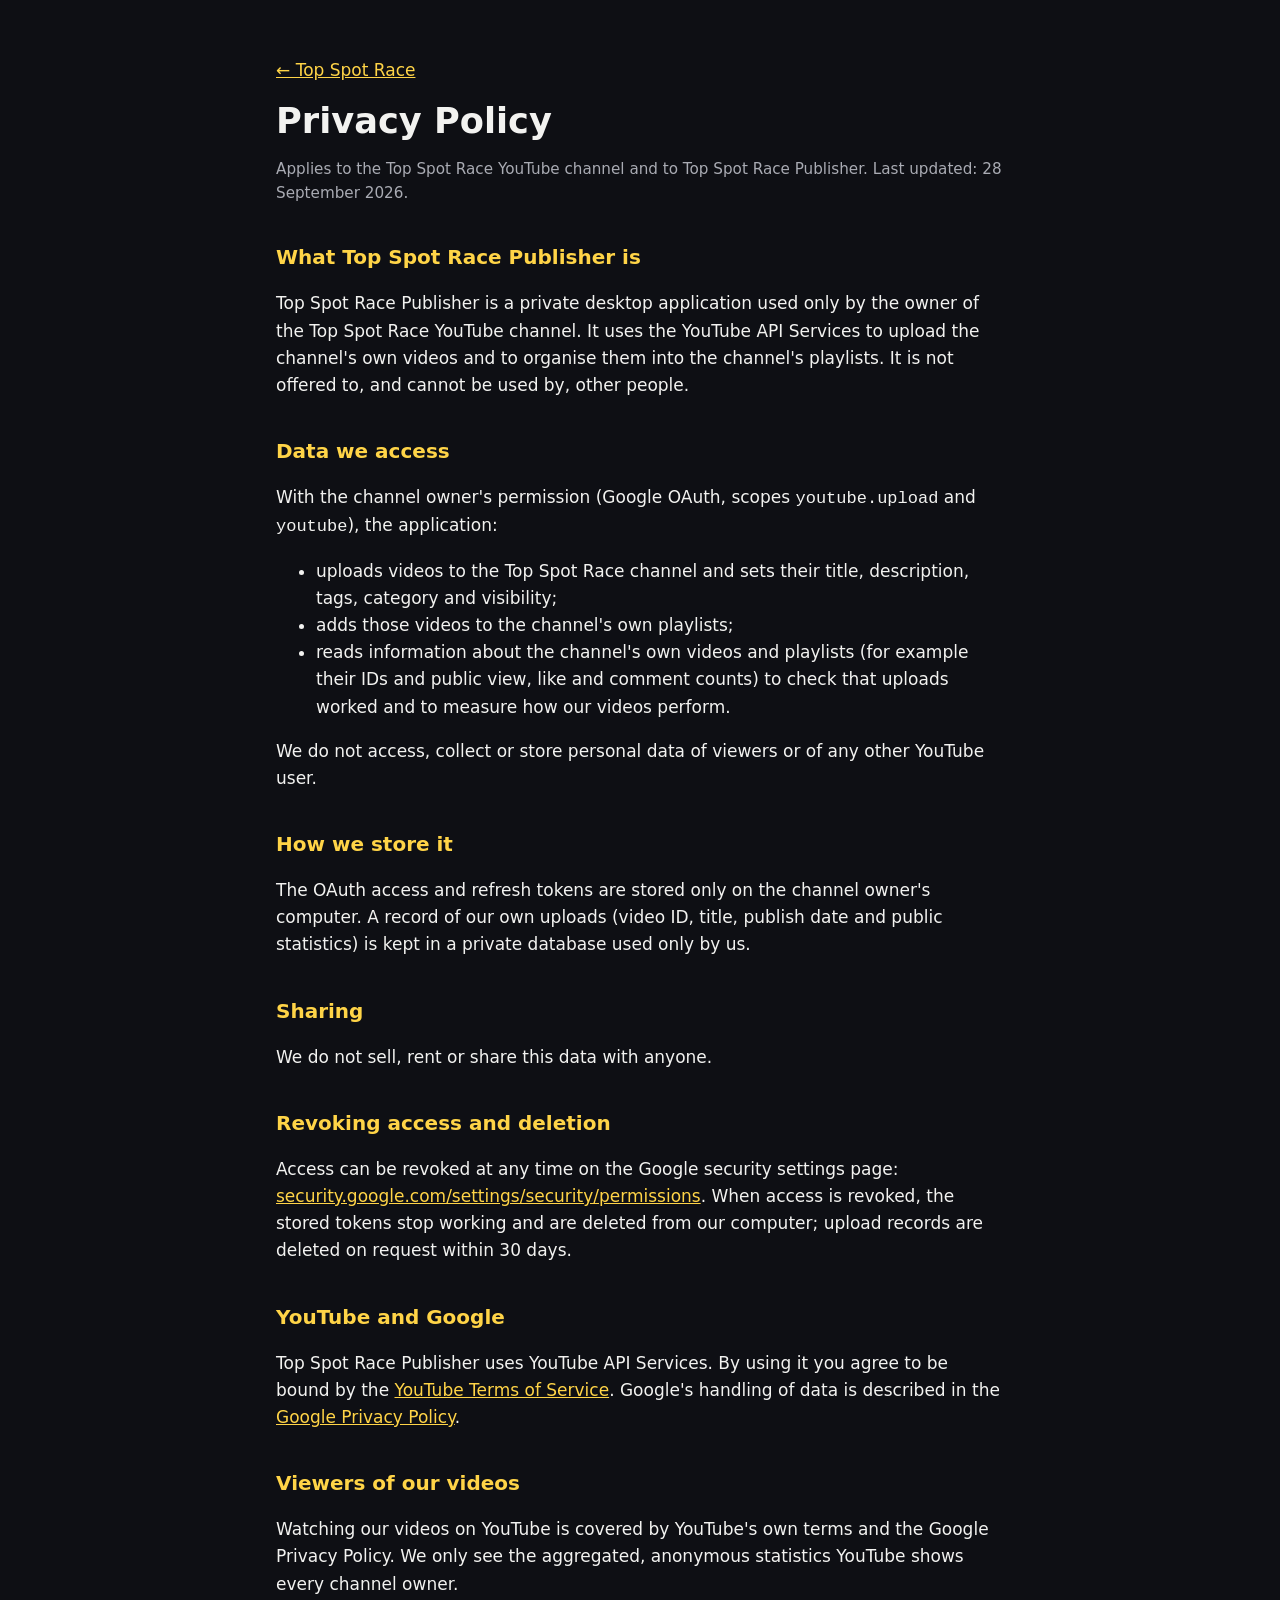
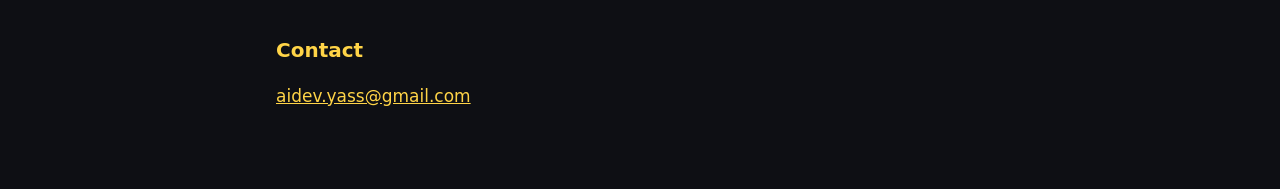
==== privacy.html @ f5dd8712 "Top Spot Race site: home, privacy policy, terms of service Co-Authored-By: Claude Opus 5.5 <noreply@" ====
<!doctype html>
<html lang="en"><head><meta charset="utf-8"><meta name="viewport" content="width=device-width,initial-scale=1">
<title>Privacy Policy · Top Spot Race</title><link rel="stylesheet" href="style.css"></head>
<body><main>
<p><a href="index.html">← Top Spot Race</a></p>
<h1>Privacy Policy</h1>
<p class="muted">Applies to the Top Spot Race YouTube channel and to Top Spot Race Publisher. Last updated: 28 September 2026.</p>

<h2>What Top Spot Race Publisher is</h2>
<p>Top Spot Race Publisher is a private desktop application used only by the owner of the Top Spot Race YouTube channel. It uses the YouTube API Services to upload the channel's own videos and to organise them into the channel's playlists. It is not offered to, and cannot be used by, other people.</p>

<h2>Data we access</h2>
<p>With the channel owner's permission (Google OAuth, scopes <code>youtube.upload</code> and <code>youtube</code>), the application:</p>
<ul>
<li>uploads videos to the Top Spot Race channel and sets their title, description, tags, category and visibility;</li>
<li>adds those videos to the channel's own playlists;</li>
<li>reads information about the channel's own videos and playlists (for example their IDs and public view, like and comment counts) to check that uploads worked and to measure how our videos perform.</li>
</ul>
<p>We do not access, collect or store personal data of viewers or of any other YouTube user.</p>

<h2>How we store it</h2>
<p>The OAuth access and refresh tokens are stored only on the channel owner's computer. A record of our own uploads (video ID, title, publish date and public statistics) is kept in a private database used only by us.</p>

<h2>Sharing</h2>
<p>We do not sell, rent or share this data with anyone.</p>

<h2>Revoking access and deletion</h2>
<p>Access can be revoked at any time on the Google security settings page: <a href="https://security.google.com/settings/security/permissions">security.google.com/settings/security/permissions</a>. When access is revoked, the stored tokens stop working and are deleted from our computer; upload records are deleted on request within 30 days.</p>

<h2>YouTube and Google</h2>
<p>Top Spot Race Publisher uses YouTube API Services. By using it you agree to be bound by the <a href="https://www.youtube.com/t/terms">YouTube Terms of Service</a>. Google's handling of data is described in the <a href="https://policies.google.com/privacy">Google Privacy Policy</a>.</p>

<h2>Viewers of our videos</h2>
<p>Watching our videos on YouTube is covered by YouTube's own terms and the Google Privacy Policy. We only see the aggregated, anonymous statistics YouTube shows every channel owner.</p>

<h2>Contact</h2>
<p><a href="mailto:aidev.yass@gmail.com">aidev.yass@gmail.com</a></p>
</main></body></html>
---- style.css ----
:root{--bg:#0E0F14;--card:#181A22;--text:#F2F2F0;--muted:#A9ABB3;--gold:#FFD447;--coral:#E8285A;--blue:#2E86C1}
*{box-sizing:border-box}body{margin:0;background:var(--bg);color:var(--text);font:17px/1.6 system-ui,-apple-system,"Segoe UI",Roboto,sans-serif}
main{max-width:760px;margin:0 auto;padding:40px 16px 64px}h1{font-size:2.2rem;line-height:1.15;margin:.2em 0 .4em}h2{font-size:1.25rem;margin:1.8em 0 .4em;color:var(--gold)}
a{color:var(--gold)}p,li{color:var(--text)}.muted{color:var(--muted);font-size:.95rem}.bars{display:flex;gap:6px;align-items:flex-end;height:44px;margin-bottom:8px}
.bars span{width:14px;border-radius:4px}.bars span:nth-child(1){height:45%;background:var(--coral)}.bars span:nth-child(2){height:70%;background:var(--blue)}.bars span:nth-child(3){height:100%;background:var(--gold)}
nav{display:flex;gap:18px;flex-wrap:wrap;margin:24px 0}.card{background:var(--card);border-radius:12px;padding:18px 20px;margin:16px 0}
footer{margin-top:48px;border-top:1px solid #2a2c35;padding-top:16px}
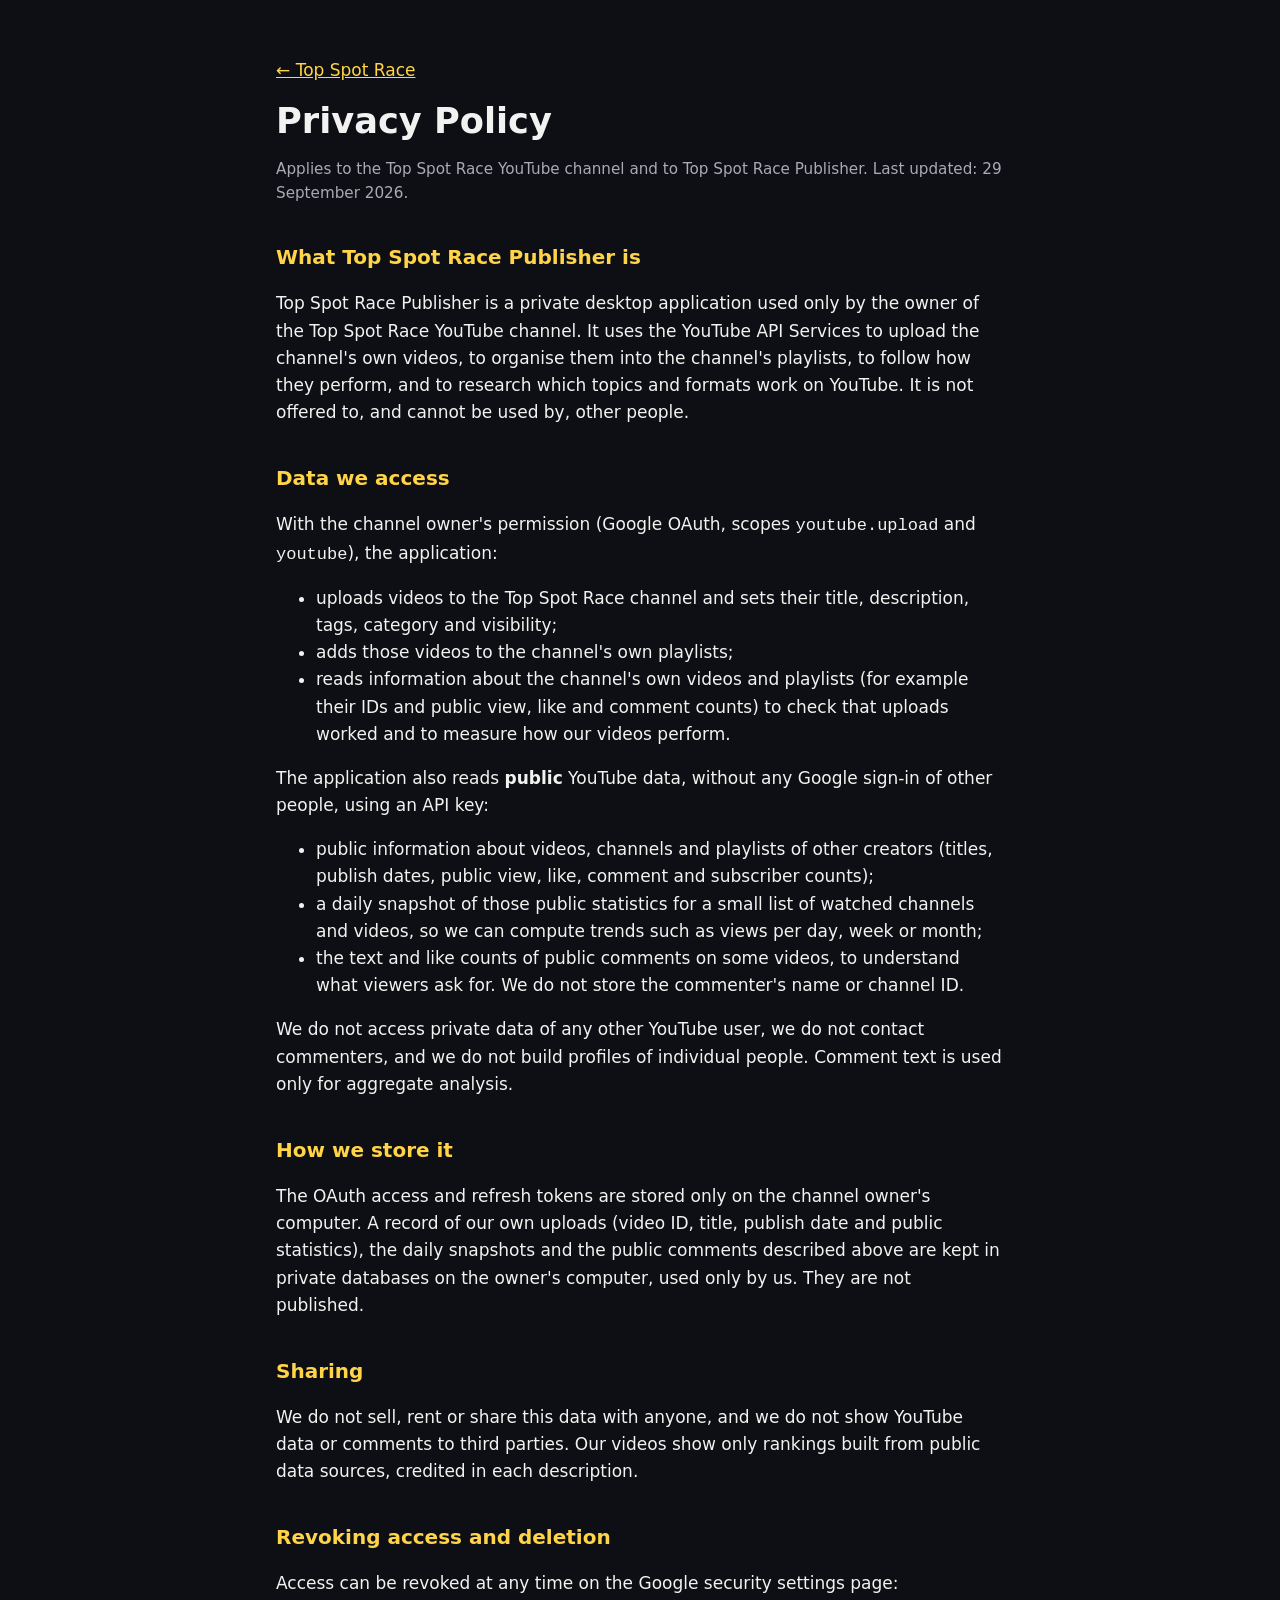
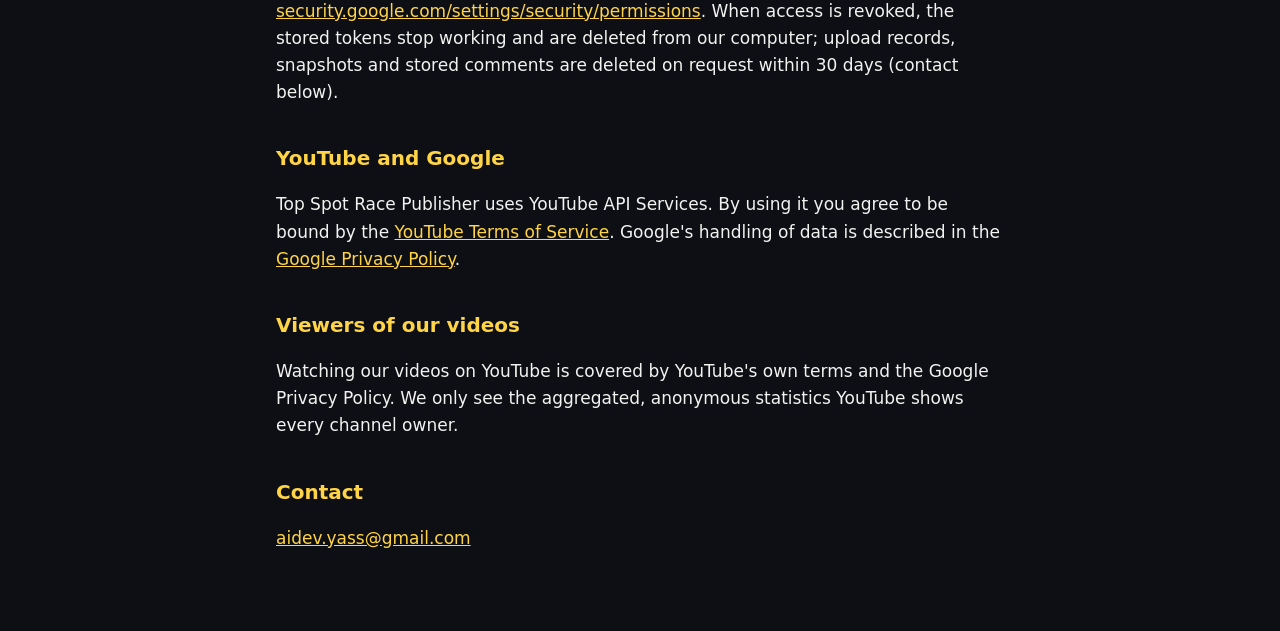
==== commit b4b2a1b7: "docs: privacy policy and terms cover research and performance tracking Describes the public data rea" ====
--- a/privacy.html
+++ b/privacy.html
@@ -4,10 +4,10 @@
 <body><main>
 <p><a href="index.html">← Top Spot Race</a></p>
 <h1>Privacy Policy</h1>
-<p class="muted">Applies to the Top Spot Race YouTube channel and to Top Spot Race Publisher. Last updated: 28 September 2026.</p>
+<p class="muted">Applies to the Top Spot Race YouTube channel and to Top Spot Race Publisher. Last updated: 29 September 2026.</p>
 
 <h2>What Top Spot Race Publisher is</h2>
-<p>Top Spot Race Publisher is a private desktop application used only by the owner of the Top Spot Race YouTube channel. It uses the YouTube API Services to upload the channel's own videos and to organise them into the channel's playlists. It is not offered to, and cannot be used by, other people.</p>
+<p>Top Spot Race Publisher is a private desktop application used only by the owner of the Top Spot Race YouTube channel. It uses the YouTube API Services to upload the channel's own videos, to organise them into the channel's playlists, to follow how they perform, and to research which topics and formats work on YouTube. It is not offered to, and cannot be used by, other people.</p>
 
 <h2>Data we access</h2>
 <p>With the channel owner's permission (Google OAuth, scopes <code>youtube.upload</code> and <code>youtube</code>), the application:</p>
@@ -16,16 +16,22 @@
 <li>adds those videos to the channel's own playlists;</li>
 <li>reads information about the channel's own videos and playlists (for example their IDs and public view, like and comment counts) to check that uploads worked and to measure how our videos perform.</li>
 </ul>
-<p>We do not access, collect or store personal data of viewers or of any other YouTube user.</p>
+<p>The application also reads <strong>public</strong> YouTube data, without any Google sign-in of other people, using an API key:</p>
+<ul>
+<li>public information about videos, channels and playlists of other creators (titles, publish dates, public view, like, comment and subscriber counts);</li>
+<li>a daily snapshot of those public statistics for a small list of watched channels and videos, so we can compute trends such as views per day, week or month;</li>
+<li>the text and like counts of public comments on some videos, to understand what viewers ask for. We do not store the commenter's name or channel ID.</li>
+</ul>
+<p>We do not access private data of any other YouTube user, we do not contact commenters, and we do not build profiles of individual people. Comment text is used only for aggregate analysis.</p>
 
 <h2>How we store it</h2>
-<p>The OAuth access and refresh tokens are stored only on the channel owner's computer. A record of our own uploads (video ID, title, publish date and public statistics) is kept in a private database used only by us.</p>
+<p>The OAuth access and refresh tokens are stored only on the channel owner's computer. A record of our own uploads (video ID, title, publish date and public statistics), the daily snapshots and the public comments described above are kept in private databases on the owner's computer, used only by us. They are not published.</p>
 
 <h2>Sharing</h2>
-<p>We do not sell, rent or share this data with anyone.</p>
+<p>We do not sell, rent or share this data with anyone, and we do not show YouTube data or comments to third parties. Our videos show only rankings built from public data sources, credited in each description.</p>
 
 <h2>Revoking access and deletion</h2>
-<p>Access can be revoked at any time on the Google security settings page: <a href="https://security.google.com/settings/security/permissions">security.google.com/settings/security/permissions</a>. When access is revoked, the stored tokens stop working and are deleted from our computer; upload records are deleted on request within 30 days.</p>
+<p>Access can be revoked at any time on the Google security settings page: <a href="https://security.google.com/settings/security/permissions">security.google.com/settings/security/permissions</a>. When access is revoked, the stored tokens stop working and are deleted from our computer; upload records, snapshots and stored comments are deleted on request within 30 days (contact below).</p>
 
 <h2>YouTube and Google</h2>
 <p>Top Spot Race Publisher uses YouTube API Services. By using it you agree to be bound by the <a href="https://www.youtube.com/t/terms">YouTube Terms of Service</a>. Google's handling of data is described in the <a href="https://policies.google.com/privacy">Google Privacy Policy</a>.</p>
